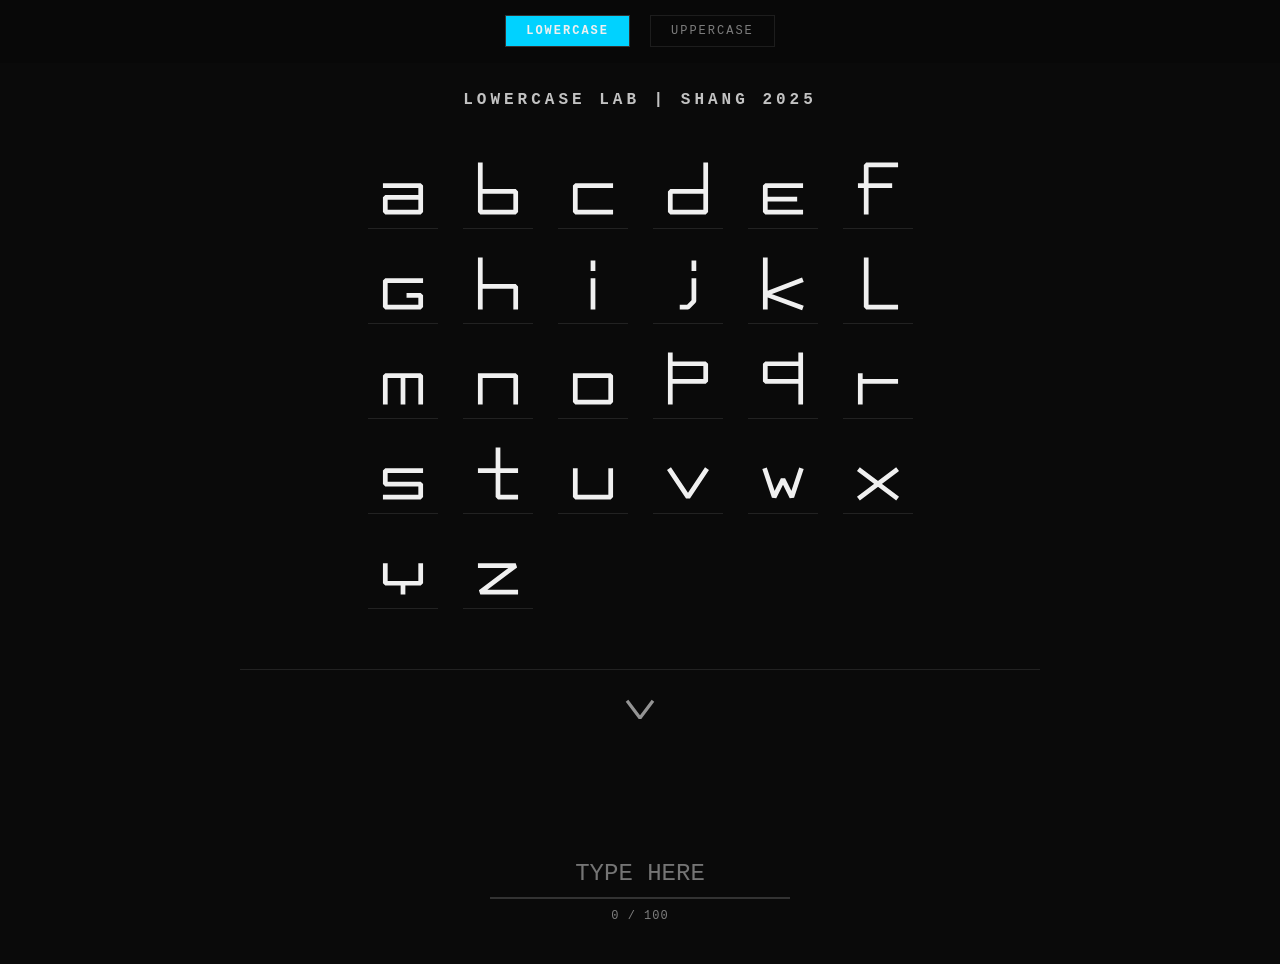
==== src/home.html @ 2833ef4c "Add files via upload" ====
<!DOCTYPE html>
<html lang="en">
  <head>
    <meta charset="UTF-8" />
    <meta name="viewport" content="width=device-width, initial-scale=1.0" />
    <title>SHANG LAB | 2025</title>
    
    <!-- Link to external CSS -->
    <link rel="stylesheet" href="style.css">
  </head>
  <body class="lowercase">
    
    <!-- Navigation -->
    <nav class="nav-bar">
      <button class="nav-btn active" id="btn-lower">Lowercase</button>
      <button class="nav-btn" id="btn-upper">Uppercase</button>
    </nav>

    <!-- Structure Diagrams -->
    <div id="diagram-left" class="diagram-container">
      <div class="diagram-box" id="diagram-content-left"></div>
    </div>
    <div id="diagram-right" class="diagram-container">
      <div class="diagram-box" id="diagram-content-right"></div>
    </div>

    <h1 id="main-title">lowercase lab | SHANG 2025</h1>

    <div class="alphabet-grid" id="grid"></div>

    <div class="playground" id="playground-area">
      <!-- Dynamic Scroll/Type Icon -->
      <div class="scroll-arrow-container visible" id="scroll-arrow">
        <svg viewBox="0 0 50 50">
          <path d="M10 15 L25 35 L40 15" stroke-linecap="round" stroke-linejoin="round" fill="none"></path>
        </svg>
      </div>

      <div class="input-display lowercase-mode" id="display"></div>
      
      <!-- Input with increased limit -->
      <input
        type="text"
        id="texter"
        placeholder="TYPE HERE"
        maxlength="100"
        autocomplete="off"
      />
      <!-- Character Limit Indicator -->
      <div class="char-counter" id="char-counter">0 / 100</div>
    </div>

    <!-- Dynamic Bottom Tooltip -->
    <div class="scroll-tooltip" id="tooltip">
      Scroll to Type ↓
    </div>

    <!-- Link to external JavaScript -->
    <script src="script.js"></script>
  </body>
</html>
---- src/style.css ----
/* IMPORT UPPERCASE FONT */
@import url("https://fonts.googleapis.com/css2?family=Chakra+Petch:wght@700&display=swap");

/* GLOBAL RESET & TRANSITIONS */
* {
  box-sizing: border-box;
}

body {
  margin: 0;
  padding: 80px 40px 40px 40px;
  display: flex;
  flex-direction: column;
  align-items: center;
  font-family: "Courier New", monospace;
  transition: background-color 0.5s ease, color 0.5s ease;
  min-height: 100vh;
}

/* --- THEME VARIABLES --- */
body.lowercase {
  --bg-color: #0a0a0a;
  --stroke-color: #f0f0f0;
  --accent-color: #00d2ff;
  --stroke-width: 8px;
  --size: 70px;
  background-color: var(--bg-color);
  color: #888;
}

body.uppercase {
  --bg-color: #ffffff;
  --stroke-color: #000000;
  --accent-color: #00d2ff;
  --card-bg-hover: #000000;
  --text-hover: #ffffff;
  --size: 70px;
  background-color: var(--bg-color);
  color: #333;
  font-family: "Helvetica Neue", Helvetica, Arial, sans-serif;
}

/* --- NAVIGATION --- */
.nav-bar {
  position: fixed;
  top: 0;
  left: 0;
  width: 100%;
  display: flex;
  justify-content: center;
  gap: 20px;
  padding: 15px;
  background: rgba(0, 0, 0, 0.1);
  backdrop-filter: blur(5px);
  z-index: 100;
  border-bottom: 1px solid transparent;
  transition: background 0.3s, border-color 0.3s;
}

body.uppercase .nav-bar {
  background: rgba(255, 255, 255, 0.8);
  border-bottom: 1px solid #eee;
}

.nav-btn {
  background: transparent;
  border: 1px solid;
  padding: 8px 20px;
  cursor: pointer;
  font-family: inherit;
  text-transform: uppercase;
  letter-spacing: 2px;
  font-size: 12px;
  transition: all 0.3s;
  opacity: 0.5;
}

.nav-btn:hover {
  opacity: 1;
}

.nav-btn.active {
  opacity: 1;
  font-weight: bold;
  background: var(--accent-color);
  color: white;
  border-color: var(--accent-color);
}

body.lowercase .nav-btn {
  color: #f0f0f0;
  border-color: #333;
}
body.uppercase .nav-btn {
  color: #000;
  border-color: #ccc;
}

/* --- DIAGRAM CONTAINERS --- */
.diagram-container {
  position: fixed;
  top: 50%;
  transform: translateY(-50%);
  width: 250px;
  height: 250px;
  pointer-events: none;
  opacity: 0;
  transition: opacity 0.4s ease, transform 0.4s ease;
  display: flex;
  justify-content: center;
  align-items: center;
  z-index: 10;
}

.diagram-box {
  width: 100%;
  height: 100%;
  border: 1px dashed var(--stroke-color);
  display: flex;
  justify-content: center;
  align-items: center;
  position: relative;
  background: rgba(0,0,0,0.02);
}

/* Crosshair Lines */
.diagram-box::before, .diagram-box::after {
  content: '';
  position: absolute;
  background: var(--stroke-color);
  opacity: 0.15;
}
.diagram-box::before { width: 100%; height: 1px; top: 50%; left: 0; }
.diagram-box::after { height: 100%; width: 1px; left: 50%; top: 0; }

#diagram-left {
  left: 5%;
  transform: translateY(-50%) translateX(-20px);
}

#diagram-right {
  right: 5%;
  transform: translateY(-50%) translateX(20px);
}

.diagram-container.active {
  opacity: 1;
  transform: translateY(-50%) translateX(0);
}

/* Lowercase Diagram Styling (SVG) */
.diagram-box svg {
  width: 80%;
  height: 80%;
  overflow: visible;
  display: block;
}
.diagram-box svg path, .diagram-box svg line {
  stroke: var(--accent-color);
  stroke-width: 4px;
  filter: drop-shadow(0 0 10px var(--accent-color));
}

/* Uppercase Diagram Styling (Font) */
.diagram-box .tech-char {
  font-size: 150px;
  line-height: 0;
  display: block;
  transform-origin: center;
  transform: scale(1.5, 0.8);
  color: var(--accent-color);
  text-shadow: 0 0 15px rgba(0, 210, 255, 0.5);
  position: relative;
  z-index: 2;
}

/* --- SHARED LAYOUT --- */
h1 {
  color: var(--stroke-color);
  font-size: 16px;
  text-transform: uppercase;
  letter-spacing: 4px;
  margin-bottom: 50px;
  opacity: 0.8;
  text-align: center;
}

body.uppercase h1 {
  font-weight: bold;
  border-bottom: 2px solid var(--stroke-color);
  padding-bottom: 10px;
}

.alphabet-grid {
  display: grid;
  grid-template-columns: repeat(6, 1fr);
  gap: 25px;
  margin-bottom: 60px;
  position: relative;
  z-index: 20;
}

.char-card {
  width: var(--size);
  height: var(--size);
  display: flex;
  justify-content: center;
  transition: transform 0.2s, background-color 0.2s, border-color 0.2s;
  overflow: visible;
}

.char-card:hover {
  transform: translateY(-5px);
}

body.lowercase .char-card {
  border-bottom: 1px solid #222;
  align-items: flex-end;
  padding-bottom: 10px;
}

body.uppercase .char-card {
  border: 1px solid #ddd;
  background: #f9f9f9;
  align-items: center;
  overflow: hidden;
}
body.uppercase .char-card:hover {
  background-color: var(--card-bg-hover);
  border-color: var(--card-bg-hover);
}

/* --- SVG LOGIC --- */
svg {
  width: 100%;
  height: 100%;
  overflow: visible;
}

path,
line,
polyline {
  fill: none;
  stroke: var(--stroke-color);
  stroke-width: var(--stroke-width);
  stroke-linecap: square;
  stroke-linejoin: bevel;
  transition: stroke 0.3s ease;
}

.char-card:hover path,
.char-card:hover line {
  stroke: var(--accent-color);
  filter: drop-shadow(0 0 4px var(--accent-color));
}

.tech-char {
  font-family: "Chakra Petch", sans-serif;
  font-weight: 700;
  font-size: 40px;
  color: var(--stroke-color);
  transform: scale(1.5, 0.8);
  text-shadow: none;
  -webkit-font-smoothing: antialiased;
  pointer-events: none;
  transition: color 0.2s;
}

body.uppercase .char-card:hover .tech-char {
  color: var(--text-hover);
}

/* --- PLAYGROUND & SCROLL ICON --- */
.playground {
  width: 100%;
  max-width: 800px;
  border-top: 1px solid #222;
  padding-top: 20px;
  text-align: center;
  position: relative;
  display: flex;
  flex-direction: column;
  align-items: center;
  z-index: 20;
}

body.uppercase .playground {
  border-top: 2px solid #eee;
}

.scroll-arrow-container {
  width: 40px;
  height: 40px;
  margin-bottom: 20px;
  opacity: 0;
  visibility: hidden;
  transition: opacity 0.4s ease, visibility 0.4s ease;
  cursor: pointer;
}

.scroll-arrow-container.visible {
  opacity: 0.6;
  visibility: visible;
  animation: bounce 2s infinite;
}

.scroll-arrow-container svg path {
  stroke-width: 4px;
  stroke: var(--stroke-color);
}

.scroll-arrow-container:hover {
  opacity: 1 !important;
}

@keyframes bounce {
  0%, 20%, 50%, 80%, 100% { transform: translateY(0); }
  40% { transform: translateY(-10px); }
  60% { transform: translateY(-5px); }
}

/* --- INPUTS --- */
.input-display {
  display: flex;
  flex-wrap: wrap;
  justify-content: center;
  align-items: flex-end;
  gap: 4px;
  min-height: 80px;
  margin-bottom: 20px;
  width: 100%;
}

body.uppercase .input-display {
  gap: 10px;
}

.input-display.lowercase-mode div {
  width: 40px;
  height: 60px;
}
.input-display.uppercase-mode div {
  width: 50px;
  height: 60px;
  display: flex;
  justify-content: center;
  align-items: center;
}

input {
  background: transparent;
  border: none;
  border-bottom: 2px solid #333;
  color: var(--stroke-color);
  font-size: 24px;
  text-align: center;
  padding: 10px;
  outline: none;
  font-family: monospace;
  width: 300px;
  transition: border-color 0.3s;
}

body.uppercase input {
  border-bottom: 2px solid #ccc;
  text-transform: uppercase;
}

input:focus {
  border-color: var(--accent-color);
}

body.uppercase input:focus {
  border-color: var(--stroke-color);
}

/* Character Limit Counter Styles */
.char-counter {
  margin-top: 10px;
  font-size: 12px;
  color: var(--stroke-color);
  opacity: 0.5;
  font-family: monospace;
  letter-spacing: 1px;
}

/* --- FLOATING TOOLTIP --- */
.scroll-tooltip {
  position: fixed;
  bottom: 30px;
  left: 50%;
  transform: translateX(-50%) translateY(20px);
  background-color: var(--accent-color);
  color: #fff;
  padding: 12px 24px;
  border-radius: 30px;
  font-size: 14px;
  font-weight: bold;
  text-transform: uppercase;
  letter-spacing: 1px;
  box-shadow: 0 5px 15px rgba(0, 0, 0, 0.3);
  opacity: 0;
  pointer-events: none;
  transition: all 0.4s cubic-bezier(0.175, 0.885, 0.32, 1.275);
  z-index: 50;
  cursor: pointer;
}

.scroll-tooltip.visible {
  opacity: 1;
  transform: translateX(-50%) translateY(0);
  pointer-events: auto;
}

.scroll-tooltip:hover {
  transform: translateX(-50%) scale(1.05);
}
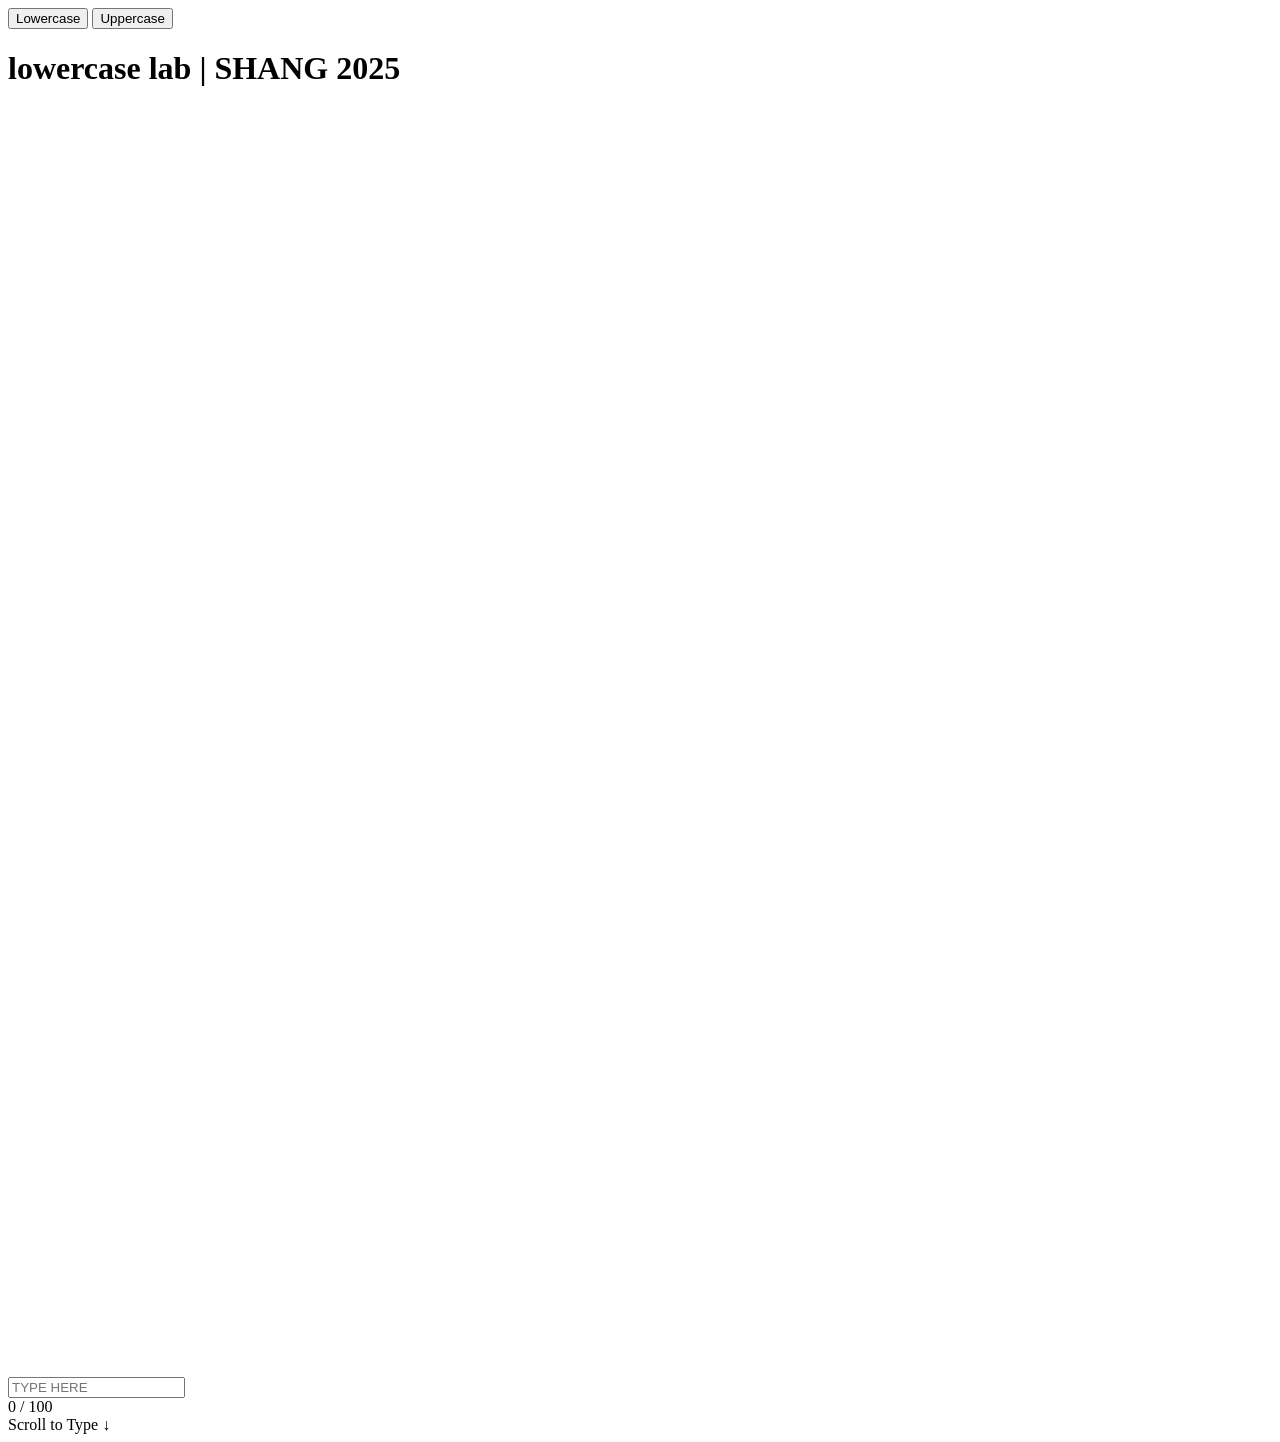
==== commit 8392ac53: "Add files via upload" ====
--- a/src/home.html
+++ b/src/home.html
@@ -5,18 +5,15 @@
     <meta name="viewport" content="width=device-width, initial-scale=1.0" />
     <title>SHANG LAB | 2025</title>
     
-    <!-- Link to external CSS -->
-    <link rel="stylesheet" href="style.css">
+    <link rel="stylesheet" href="assets/css/style.css">
   </head>
   <body class="lowercase">
     
-    <!-- Navigation -->
     <nav class="nav-bar">
       <button class="nav-btn active" id="btn-lower">Lowercase</button>
       <button class="nav-btn" id="btn-upper">Uppercase</button>
     </nav>
 
-    <!-- Structure Diagrams -->
     <div id="diagram-left" class="diagram-container">
       <div class="diagram-box" id="diagram-content-left"></div>
     </div>
@@ -29,7 +26,6 @@
     <div class="alphabet-grid" id="grid"></div>
 
     <div class="playground" id="playground-area">
-      <!-- Dynamic Scroll/Type Icon -->
       <div class="scroll-arrow-container visible" id="scroll-arrow">
         <svg viewBox="0 0 50 50">
           <path d="M10 15 L25 35 L40 15" stroke-linecap="round" stroke-linejoin="round" fill="none"></path>
@@ -38,7 +34,6 @@
 
       <div class="input-display lowercase-mode" id="display"></div>
       
-      <!-- Input with increased limit -->
       <input
         type="text"
         id="texter"
@@ -46,16 +41,17 @@
         maxlength="100"
         autocomplete="off"
       />
-      <!-- Character Limit Indicator -->
       <div class="char-counter" id="char-counter">0 / 100</div>
     </div>
 
-    <!-- Dynamic Bottom Tooltip -->
     <div class="scroll-tooltip" id="tooltip">
       Scroll to Type ↓
     </div>
 
-    <!-- Link to external JavaScript -->
-    <script src="script.js"></script>
+    <script type="module" src="assets/js/constants.js"></script>
+    <script type="module" src="assets/js/diagram.js"></script>
+    <script type="module" src="assets/js/theme.js"></script>
+    <script type="module" src="assets/js/input.js"></script>
+    <script type="module" src="assets/js/main.js"></script>
   </body>
 </html>
